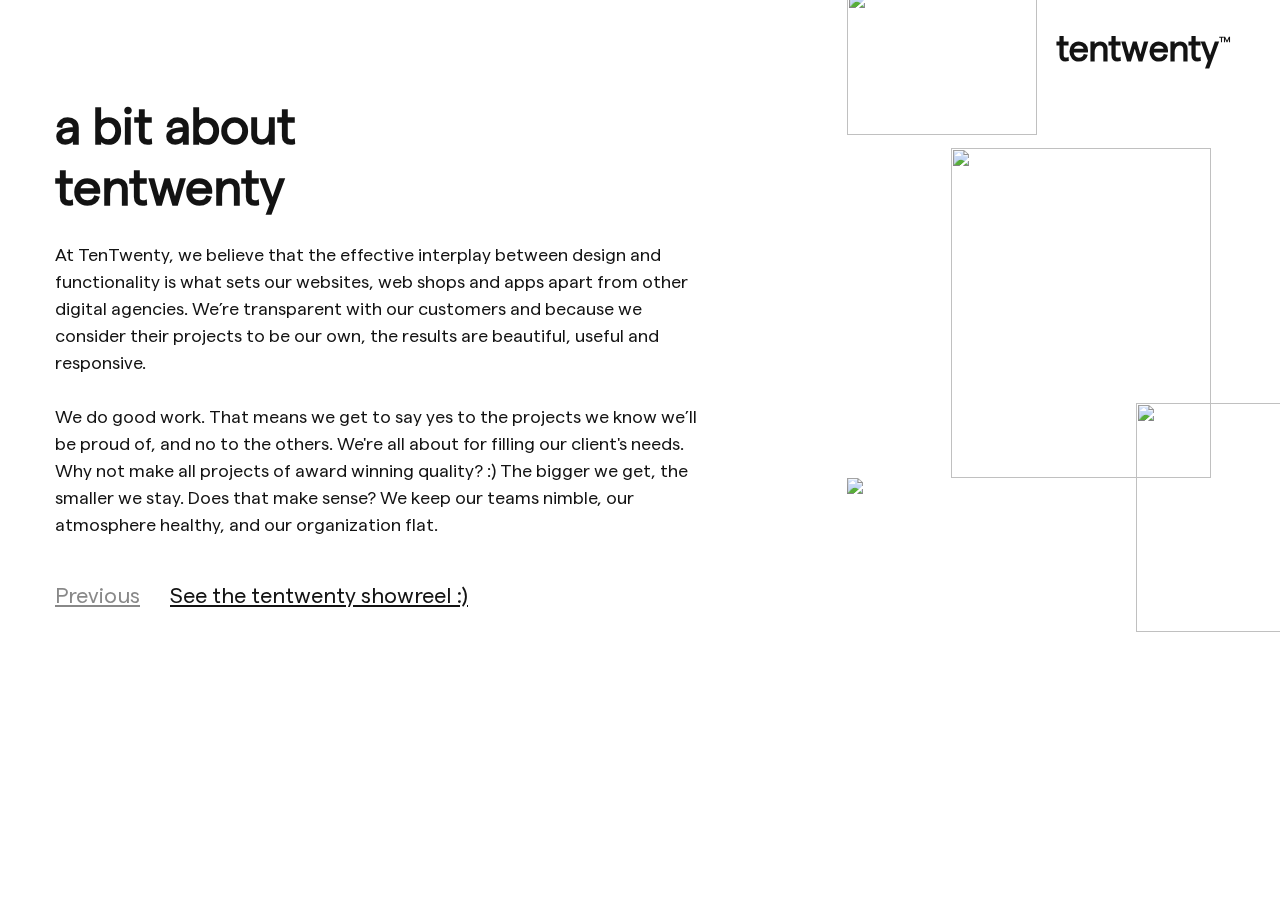
==== about.html @ eecade9d "code updated" ====
<!DOCTYPE html>
<html lang="en">
  <head>
    <meta charset="UTF-8" />
    <meta http-equiv="X-UA-Compatible" content="IE=edge" />
    <meta name="viewport" content="width=device-width, initial-scale=1.0" />
    <title>TenTwenty</title>
    <link href="https://unpkg.com/aos@2.3.1/dist/aos.css" rel="stylesheet">
    <link rel="stylesheet" href="css/style.css" />
  </head>

  <body>
    <!-- about section start -->
    <section class="review-container about">
      <div class="container">
        <div class="header-logo">
          <a href="./index.html" class="black">tentwenty<sup>TM</sup></a>
        </div>
        <div class="process-container">
          <div class="process-left" data-aos="fade-right" data-aos-duration="2000">
            <div class="left-inner head">
              <h1 class="about-heading">a bit about tentwenty</h1>
              <p class="about-text">
                At TenTwenty, we believe that the effective interplay between
                design and functionality is what sets our websites, web shops
                and apps apart from other digital agencies. We’re transparent
                with our customers and because we consider their projects to be
                our own, the results are beautiful, useful and responsive.<br /><br />
                We do good work. That means we get to say yes to the projects we
                know we’ll be proud of, and no to the others. We're all about
                for filling our client's needs. Why not make all projects of
                award winning quality? :) The bigger we get, the smaller we
                stay. Does that make sense? We keep our teams nimble, our
                atmosphere healthy, and our organization flat.
              </p>
            </div>

            <ul class="process-bottom about-bottom">
              <li>
                <a href="./review.html" class="black previous">Previous</a>
              </li>
              <li>
                <a href="http://tentwenty.me/showreel" class="black"
                  >See the tentwenty showreel :)</a
                >
              </li>
            </ul>
          </div>
          <div class="images-container">
            <div class="team-images">
              <div class="images-primary-container">
                <div class="banner-image-top" data-aos="fade-down" data-aos-duration="2000">
                  <img
                    src="https://s3-alpha-sig.figma.com/img/33ef/be72/b31d8d255e3875424131dfc2229f1281?Expires=1642377600&Signature=E0r6sLU5dZNLt9DmpmEj5splsrx2LyOX0jq0E9pvpUHyI6nNupmvRuFUZli1z44CGw9vzGBMmsaAWkRlzynwXunCD30dFVtU2-BgIdfl4YH9yM-cnjQYEN7CzT2Wcv6dM0YdClSKAsObj~QXRrF4gJv~kK4UGKVkWQVUPBStM~YurUV1R2iW7UtJOQ5bJ7~Bvud2eyw7~uSxM3ma9fgZDiP7H1zMp~xl5yFzTw~nMX0CVZqIgQL~alFeaKEqa38z0MrCTriVbE7fq2tnJymjMzlnV6kOKbQ7AdS0juNvNf4s8WDmh~WnjNEa6h6ejSslr5sLrapeKuP4wbbPQmT3Gg__&Key-Pair-Id=APKAINTVSUGEWH5XD5UA"
                  />
                </div>
                <div class="banner-image" data-aos="flip-right" data-aos-duration="2000">
                  <img
                    src="https://s3-alpha-sig.figma.com/img/2243/ffa5/abaf94d7f92169d401e9c553b7cd2050?Expires=1642377600&Signature=IYDW1Pm87H71vd3lxbHK5TG-kt3h1LLQWYoxKY7yhBzbAsZq0fcWm15q5P6UPvxkPx~FRb7wPgudKAegwMBd2qoBe98Hd4zUDWgxK3o7xNsl0lmnjnlCS0KsCn-Zhcx7cPNDqZog~SmOVGKDME6jMIrx6cxM~zUbjvznPyEnoFS4WqHW5Ik516kiiiz1fUdbUT0lgeYJXg-NpiK2d7aCVBZ-idRG6oFrSTDHIR7FRwp9FFxcFiiGRZyUEIqJT4HEvP9k4Xv8UH-i0NCGLSHo1j8sbCvJmQdx-swC~oCpPArMjx5Zm7uEJV4w4FVOUttHFjlvr8UIWBkLWU0bRtxyBg__&Key-Pair-Id=APKAINTVSUGEWH5XD5UA"
                  />
                </div>
                <div class="banner-image-left" data-aos="zoom-in" data-aos-duration="2000">
                  <img
                    src="https://s3-alpha-sig.figma.com/img/33ef/be72/b31d8d255e3875424131dfc2229f1281?Expires=1642377600&Signature=E0r6sLU5dZNLt9DmpmEj5splsrx2LyOX0jq0E9pvpUHyI6nNupmvRuFUZli1z44CGw9vzGBMmsaAWkRlzynwXunCD30dFVtU2-BgIdfl4YH9yM-cnjQYEN7CzT2Wcv6dM0YdClSKAsObj~QXRrF4gJv~kK4UGKVkWQVUPBStM~YurUV1R2iW7UtJOQ5bJ7~Bvud2eyw7~uSxM3ma9fgZDiP7H1zMp~xl5yFzTw~nMX0CVZqIgQL~alFeaKEqa38z0MrCTriVbE7fq2tnJymjMzlnV6kOKbQ7AdS0juNvNf4s8WDmh~WnjNEa6h6ejSslr5sLrapeKuP4wbbPQmT3Gg__&Key-Pair-Id=APKAINTVSUGEWH5XD5UA"
                  />
                </div>
                <div class="banner-image-right" data-aos="fade-left" data-aos-duration="2000">
                  <img
                    src="https://s3-alpha-sig.figma.com/img/9087/c4eb/1d892c77ef1846602c44fa2b0671a6ef?Expires=1642377600&Signature=TDJNfKqosNV6s7fRxI~xwJ~AfiuquTXG97mOaCGbMuS-vYnHthWuOTcKpUb9SsnrsBfTSINnHX-yPw~ithaMChTF2lbylgWVzKDoLHnEEtEETWkbjXqtxP2o3DY1FCla1Ria2nXUTQN3EDjtWOykdv0cQjuQySWUwIZqd8UBZ1hRNoId8baoPooEa9iHNTdKg4aiOy62vW30Cp6y3k6I7EuvOJfLJVMcIhMgy9H7~tnAENRKpQKFvqMZ2Hexxu35tbX27hn69RNap0xssQtC11ESGlJRNRwHsMHndZvjS3TjA0cuPXRpiSj2AavE5aOyL3NIE0ErSzR9ubGs3h4ygw__&Key-Pair-Id=APKAINTVSUGEWH5XD5UA"
                  />
                </div>
              </div>
            </div>
          </div>
        </div>
      </div>
    </section>
    <!-- about section end -->
    <script src="https://unpkg.com/aos@2.3.1/dist/aos.js"></script>
    <script>
        AOS.init();
      </script>
  </body>
</html>
---- css/style.css ----
@font-face {
    font-family: "Matter Regular";
    src: url("fonts/Matter Regular.eot");
    src: url("fonts/Matter Regular.eot") format("embedded-opentype"), url("fonts/Matter Regular.woff2") format("woff2"),
        url("fonts/Matter Regular.woff") format("woff"), url("fonts/Matter Regular.ttf") format("truetype");
}

/* common css start */
body {
    margin: 0;
    padding: 0;
    font-family: "Matter Regular" !important;
    color: #131313;
}
h1,
h2,
h3,
h4,
h5,
h6,
p {
    margin: 0;
}
ul {
    padding: 0;
    list-style: none;
}
.white {
    color: #fff;
}
.black {
    color: #131313;
}
.previous {
    opacity: 50%;
}
/* tentwenty logo css start  */

.header-logo {
    display: flex;
    justify-content: flex-end;
    align-items: center;
    padding: 40px 50px;
    position: relative;
    z-index: 1;
}
.header-logo a {
    font-size: 36px;
    font-weight: 600;
    text-decoration: none;
}
.header-logo a sup {
    font-size: 8px;
    font-weight: 600;
    position: relative;
    top: -6px;
}
/* tentwenty logo css end  */
.container {
    max-width: 1440px;
    margin: 0 auto;
    position: relative;
    overflow: hidden;
    height: 100vh;
}

/* common css end  */
/* tentwenty-section css start */
.tentwenty-section {
    background: #000;
    height: 100vh;
}
.tentwenty-section .primary {
    display: flex;
    align-items: center;
    justify-content: center;
    height: 90vh;
}
.tentwenty-section .primary h1 {
    color: #fff;
    font-size: 100px;
}
.tentwenty-section .primary h1 sup {
    text-transform: uppercase;
    font-size: 8px;
    position: relative;
    top: -20px;
}
/* badge css start */
.tentwenty-section .badge h2 {
    color: #fff;
    margin: 0;
    font-size: 22px;
}
.tentwenty-section .badge {
    position: absolute;
    right: -43px;
    bottom: 150px;
    transform: rotate(-90deg);
    width: 230px;
}
/* badge css end */
.next-section {
    display: initial;
    position: absolute;
    bottom: 60px;
}
.tentwenty-section .next-section a {
    color: #fff;
    margin: 0 116px;
    text-transform: capitalize;
    position: relative;
    z-index: 2;
    font-size: 22px;
}
/* background images setting  */
.promo-img {
    position: absolute;
}
.promo-img.img-top {
    width: 765px;
    top: -288px;
    right: -285px;
}
.promo-img.img-bottom {
    width: 765px;
    bottom: -306px;
    left: -250px;
    transform: rotate(320deg);
}
.promo-img img {
    width: 100%;
    filter: opacity(50%);
}
/* background images setting  */
/* tentwenty-section css end */

/* review-container css start  */
.review-container {
    background-color: #fff;
}
.detial-container {
    display: flex;
    align-items: flex-end;
    flex-wrap: wrap;
}
.left-container {
    width: 60%;
    max-width: 630px;
    margin: 0 auto;
}
.left-inner h1 {
    font-weight: 600;
    font-size: 60px;
}
.left-inner .there {
    display: flex;
    align-items: center;
}
.left-inner .there span {
    font-size: 50px;
    padding: 0 10px;
}
.left-container .left-inner p {
    font-size: 22px;
    padding: 40px 0;
    line-height: 1.5;
}
.regard p {
    font-size: 22px;
    line-height: 1.5;
}
.regard p:nth-child(2) {
    font-weight: 500;
}
.review-bottom li a {
    font-size: 22px;
    line-height: 1.5;
    color: #131313;
}
.review-bottom li:last-child a {
    opacity: 25%;
}
.right-container {
    width: 40%;
    display: flex;
    justify-content: flex-end;
}
.right-container .bg-image {
    background-image: url("../images/team.png");
    width: 500px;
    height: 480px;
    background-size: cover;
    background-position: top;
    background-repeat: no-repeat;
}
/* review-container css end  */

/* Process css start  */
.process-container {
    max-width: 1170px;
    /* max-height: 100%; */
    margin: 0 auto;
    display: flex;
    align-items: flex-start !important;
    flex-wrap: wrap;
    position: relative;
    z-index: 1;
}
.process-bottom {
    display: flex;
}
.process-bottom li {
    margin: 0 30px 0 0;
}
.process-bottom li a {
    font-size: 22px;
    line-height: 1.5;
}

.process-left {
    width: 55%;
    margin: 0 auto;
    min-height: 500px;
    height: 100%;
    display: flex;
    flex-direction: column;
    justify-content: space-between;
}
.process-left .left-inner {
    width: 400px;
}
.process-left .left-inner h1 {
    font-weight: 600;
    font-size: 60px;
    width: 310px;
}
.process-left .left-inner p {
    font-size: 22px;
    padding: 25px 0;
    line-height: 1.5;
}
.process-list {
    margin-right: 30px;
}
.process-list ul li {
    border-bottom: 1px solid#eee;
    padding: 15px 0;
    display: flex;
    align-items: center;
}
.process-list ul li:last-child {
    opacity: 15%;
    justify-content: space-between;
}
.process-list ul li p {
    font-size: 22px;
}
.process-list ul li span {
    font-size: 22px;
    margin: 0 25px;
}
/* Process css end  */

/* ourskill-container css start  */
.ourskill-container {
    background-color: #000;
    position: relative;
}
.ourskill-container .process-left {
    margin: 0 10px !important;
    width: 55% !important;
    min-height: 500px;
    height: 100%;
    display: flex;
    flex-direction: column;
    justify-content: space-between;
}
.ourskill-container .process-left .left-inner {
    width: 100%;
}
.skill-img {
    position: absolute;
    width: 950px;
    top: -169px;
    right: -86px;
    z-index: 0;
}
.skill-img img {
    width: 100%;
    filter: opacity(50%);
}

/* ourskill-container css end  */
/* assessment css start  */
.ass-img {
    position: absolute;
    width: 1000px;
    top: -200px;
    left: -90px;
    z-index: 0;
}
.ass-img img {
    transform: rotate(258deg);
    transform: scaleX(-1);
    width: 100%;
    filter: opacity(50%);
}
.head {
    width: 100% !important;
}
.challenge > div {
    display: flex;
    flex-direction: column;
}
.challenge > div span {
    font-size: 15px;
    line-height: 1.5;
}
.challenge {
    display: flex;
    justify-content: space-between;
}
.challenge > div a {
    font-size: 28px;
    padding-bottom: 10px;
}
.challenge > div p {
    font-size: 22px;
    opacity: 40%;
}

/* assessment css end  */
/* about */
.about .header-logo {
    padding: 25px 50px;
}
.team-images {
    position: relative;
    top: 55px;
}
.team-images .banner-image {
    width: 260px;
    height: 330px;
    margin-right: 14px;
}
.team-images .banner-image img {
    object-position: 91% 10px;
    object-fit: cover;
    height: 100%;
}
.team-images img {
    width: 100%;
}
.images-container {
    width: 45%;
    display: flex;
    justify-content: flex-end;
}
.banner-image-right {
    width: 190px;
    height: 229px;
    position: absolute;
    right: -37%;
    bottom: -154px;
}
.banner-image-right img {
    object-fit: cover;
    height: 100%;
    object-position: -10px 0px;
}
.banner-image-left {
    width: 190px;
    position: absolute;
    left: -38%;
    height: 223px;
    overflow: hidden;
}
.about .process-container {
    position: unset;
}
.banner-image-top {
    width: 190px;
    position: absolute;
    left: -38%;
    height: 145px;
    overflow: hidden;
    top: -158px;
}
.banner-image-top img {
    height: 100%;
    object-fit: cover;
    object-position: 0px -264px;
}
.about-text {
    font-size: 18px !important;
}
.about-heading {
    font-size: 50px !important;
}
/* about */
/* reqiurement css start  */
.requirement-container {
    display: flex;
    max-width: 1170px;
    margin: 0 auto;
}
.requirement-container > div {
    width: 100%;
}
.requirement-container .requirement-left {
    min-height: 500px;
    height: 100%;
    display: flex;
    flex-direction: column;
    justify-content: space-between;
}
.requirement-container .requirement-left p {
    font-size: 20px;
    line-height: 1.5;
    padding: 15px 0;
}
.requirement-container .req-heading {
    display: flex;
    align-items: flex-end;
    width: 200px;
}
.requirement-container .req-heading h1 {
    font-weight: 600;
    font-size: 40px;
}
.requirement-container .req-heading span {
    font-size: 30px;
    padding: 0 10px;
}
.requirement-container .list-items {
    display: flex;
    align-items: flex-start;
    justify-content: space-between;
    flex-wrap: wrap;
}
.requirement-container .list-items > div {
    width: 50%;
    max-width: 490px;
}
.requirement-container .list-items ul {
    list-style: disc;
    padding-left: 25px;
    margin: 0;
}
.requirement-container .list-items .req-list-right {
    margin-right: 100px;
}
.requirement-container .list-items ul li {
    line-height: 1.5;
    font-size: 16px;
}
.requirement-container .list-items .req-list-right p {
    line-height: 1.5;
    font-size: 16px;
    opacity: 15%;
}
.requirement-container .process-bottom a {
    color: #131313;
    font-weight: 600;
}

/* reqiurement css end  */

/* good luck css start  */

.luck-left {
    width: 70%;
    display: flex;
    flex-direction: column;
    min-height: 500px;
    height: 100%;
    justify-content: space-between;
    padding-left: 15px;
}
.luck-left .left-inner {
    width: 400px;
    padding-top: 50px;
}
.luck-left .left-inner h1 {
    font-weight: 600;
    font-size: 60px;
}
.luck-left .left-inner p {
    font-size: 22px;
    padding: 30px 0;
    line-height: 1.5;
}
.luck-left .process-bottom li {
    display: flex;
    align-items: center;
}
.luck-left .process-bottom li p {
    font-size: 22px;
}
.luck-left .process-bottom li span {
    margin-left: 15px;
    font-size: 20px;
    cursor: pointer;
}
/* good luck css end  */

@media screen and (max-width: 800px) {
    .container {
        overflow: inherit;
        height: 100%;
    }
    .tentwenty-section .primary h1 {
        font-size: 50px;
    }
    .tentwenty-section .next-section a {
        margin: 0 15px;
    }
    .promo-img.img-bottom {
        width: 338px;
    }
    .tentwenty-section .badge h2 {
        font-size: 16px;
    }
    .left-container {
        width: 100%;
    }
    .right-container {
        width: 100%;
        justify-content: flex-start;
    }
    .right-container .bg-image {
        width: 100%;
        height: 344px;
    }
    .detial-container {
        flex-direction: column-reverse;
        align-items: self-start;
        padding: 10px;
    }
    .header-logo{
        justify-content: center;
    }
    .ourskill-container .process-left{
        width: 100%!important;
    }
    .review-container{
        padding: 10px;
    }
    .process-container{
        width: 100%;
        /* padding: 10px; */
    }
    .process-left .left-inner h1{
        font-size: 52px;
    }
    .process-left{
        width: 100%;
    }
    .process-left .left-inner{
        width: 100%;
    }
    .process-list{
        margin-right: 0;
    }
    .process-list ul li p{
        font-size: 18px;
    }
    .ass-img{
        width: 100%;
    }
    .challenge > div a{
        font-size: 20px;
    }
    .process-left .left-inner p{
        font-size: 20px;
    }
    .process-bottom li a{
        font-size: 14px;
    }
    .requirement-container .list-items > div{
        width: 100%;
    }
    .luck-left{
        width: 100%;
    }
    .luck-left .left-inner{
        width: 100%;
    }
    .luck-left .left-inner h1{
        font-size: 50px;
    }
    .goodluck-container .process-bottom{
        flex-direction: column;
    }
}
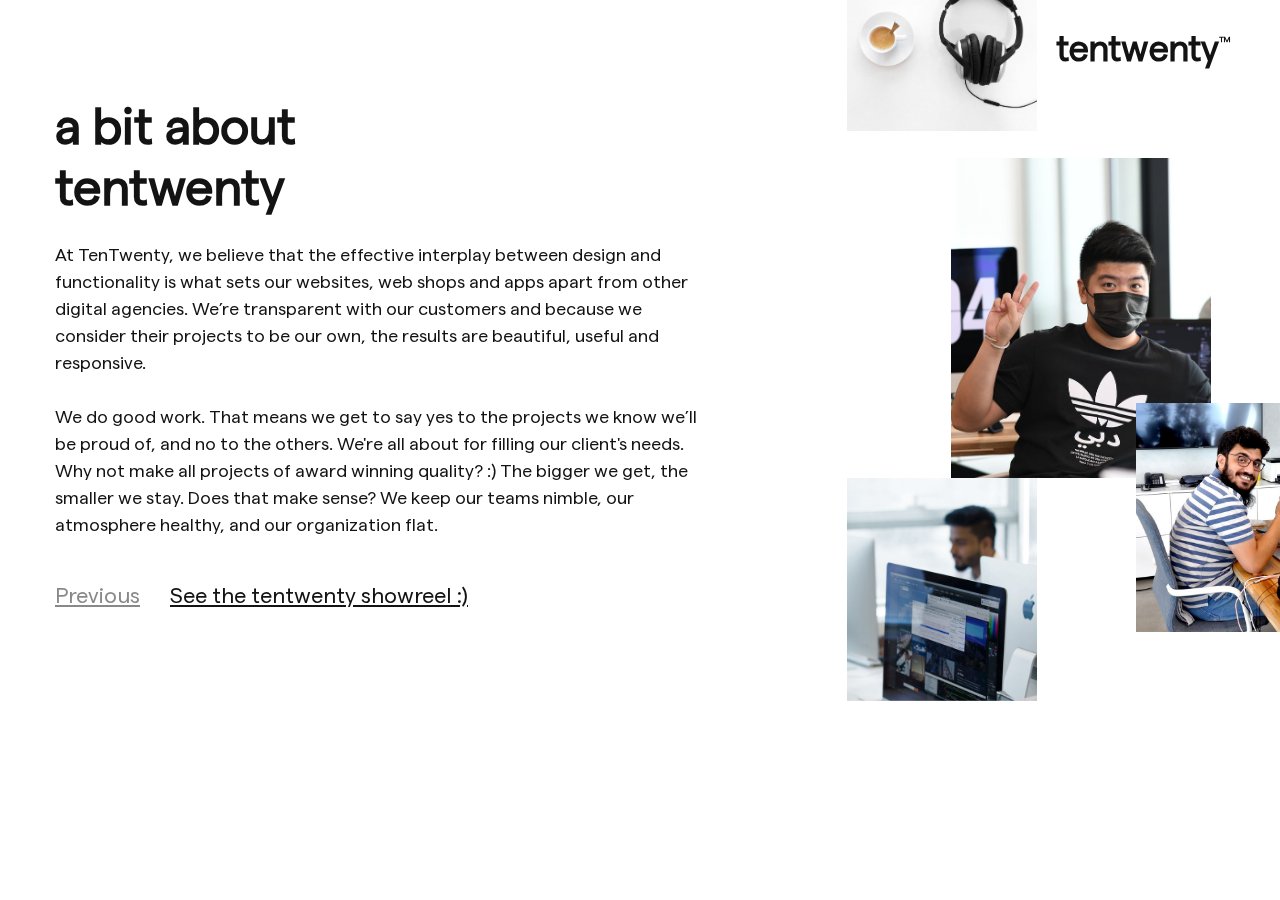
==== commit c9e68254: "changing updated" ====
--- a/about.html
+++ b/about.html
@@ -51,22 +51,22 @@
               <div class="images-primary-container">
                 <div class="banner-image-top" data-aos="fade-down" data-aos-duration="2000">
                   <img
-                    src="https://s3-alpha-sig.figma.com/img/33ef/be72/b31d8d255e3875424131dfc2229f1281?Expires=1642377600&Signature=E0r6sLU5dZNLt9DmpmEj5splsrx2LyOX0jq0E9pvpUHyI6nNupmvRuFUZli1z44CGw9vzGBMmsaAWkRlzynwXunCD30dFVtU2-BgIdfl4YH9yM-cnjQYEN7CzT2Wcv6dM0YdClSKAsObj~QXRrF4gJv~kK4UGKVkWQVUPBStM~YurUV1R2iW7UtJOQ5bJ7~Bvud2eyw7~uSxM3ma9fgZDiP7H1zMp~xl5yFzTw~nMX0CVZqIgQL~alFeaKEqa38z0MrCTriVbE7fq2tnJymjMzlnV6kOKbQ7AdS0juNvNf4s8WDmh~WnjNEa6h6ejSslr5sLrapeKuP4wbbPQmT3Gg__&Key-Pair-Id=APKAINTVSUGEWH5XD5UA"
+                    src="images/office.png"
                   />
                 </div>
                 <div class="banner-image" data-aos="flip-right" data-aos-duration="2000">
                   <img
-                    src="https://s3-alpha-sig.figma.com/img/2243/ffa5/abaf94d7f92169d401e9c553b7cd2050?Expires=1642377600&Signature=IYDW1Pm87H71vd3lxbHK5TG-kt3h1LLQWYoxKY7yhBzbAsZq0fcWm15q5P6UPvxkPx~FRb7wPgudKAegwMBd2qoBe98Hd4zUDWgxK3o7xNsl0lmnjnlCS0KsCn-Zhcx7cPNDqZog~SmOVGKDME6jMIrx6cxM~zUbjvznPyEnoFS4WqHW5Ik516kiiiz1fUdbUT0lgeYJXg-NpiK2d7aCVBZ-idRG6oFrSTDHIR7FRwp9FFxcFiiGRZyUEIqJT4HEvP9k4Xv8UH-i0NCGLSHo1j8sbCvJmQdx-swC~oCpPArMjx5Zm7uEJV4w4FVOUttHFjlvr8UIWBkLWU0bRtxyBg__&Key-Pair-Id=APKAINTVSUGEWH5XD5UA"
+                    src="images/man.png"
                   />
                 </div>
                 <div class="banner-image-left" data-aos="zoom-in" data-aos-duration="2000">
                   <img
-                    src="https://s3-alpha-sig.figma.com/img/33ef/be72/b31d8d255e3875424131dfc2229f1281?Expires=1642377600&Signature=E0r6sLU5dZNLt9DmpmEj5splsrx2LyOX0jq0E9pvpUHyI6nNupmvRuFUZli1z44CGw9vzGBMmsaAWkRlzynwXunCD30dFVtU2-BgIdfl4YH9yM-cnjQYEN7CzT2Wcv6dM0YdClSKAsObj~QXRrF4gJv~kK4UGKVkWQVUPBStM~YurUV1R2iW7UtJOQ5bJ7~Bvud2eyw7~uSxM3ma9fgZDiP7H1zMp~xl5yFzTw~nMX0CVZqIgQL~alFeaKEqa38z0MrCTriVbE7fq2tnJymjMzlnV6kOKbQ7AdS0juNvNf4s8WDmh~WnjNEa6h6ejSslr5sLrapeKuP4wbbPQmT3Gg__&Key-Pair-Id=APKAINTVSUGEWH5XD5UA"
+                    src="images/office.png"
                   />
                 </div>
                 <div class="banner-image-right" data-aos="fade-left" data-aos-duration="2000">
                   <img
-                    src="https://s3-alpha-sig.figma.com/img/9087/c4eb/1d892c77ef1846602c44fa2b0671a6ef?Expires=1642377600&Signature=TDJNfKqosNV6s7fRxI~xwJ~AfiuquTXG97mOaCGbMuS-vYnHthWuOTcKpUb9SsnrsBfTSINnHX-yPw~ithaMChTF2lbylgWVzKDoLHnEEtEETWkbjXqtxP2o3DY1FCla1Ria2nXUTQN3EDjtWOykdv0cQjuQySWUwIZqd8UBZ1hRNoId8baoPooEa9iHNTdKg4aiOy62vW30Cp6y3k6I7EuvOJfLJVMcIhMgy9H7~tnAENRKpQKFvqMZ2Hexxu35tbX27hn69RNap0xssQtC11ESGlJRNRwHsMHndZvjS3TjA0cuPXRpiSj2AavE5aOyL3NIE0ErSzR9ubGs3h4ygw__&Key-Pair-Id=APKAINTVSUGEWH5XD5UA"
+                    src="images/desk.png"
                   />
                 </div>
               </div>
